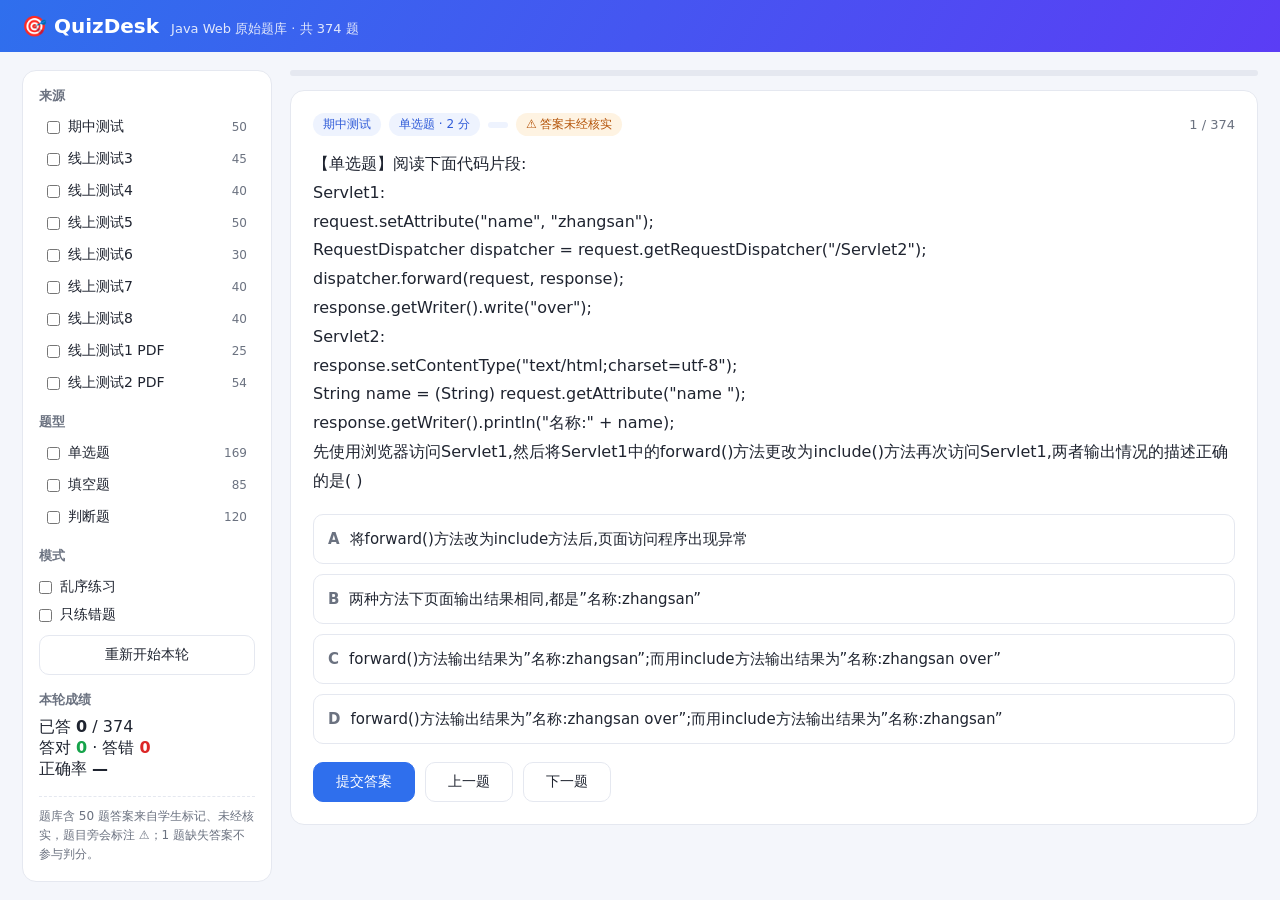
==== web/index.html @ 9cb79245 "v1.0 纯静态网页版刷题 - 从夸克网盘备份恢复的 QuizDesk 题库（374 题：单选/判断/填空） - 题库内嵌 data.js，无后端、双击即用 - 来源/题型筛选、乱序、即时判分、本地错" ====
<!DOCTYPE html>
<html lang="zh-CN">
<head>
<meta charset="UTF-8">
<meta name="viewport" content="width=device-width, initial-scale=1.0">
<title>QuizDesk · Java Web 刷题</title>
<link rel="stylesheet" href="style.css">
</head>
<body>
<header class="topbar">
  <h1>🎯 QuizDesk</h1>
  <span id="bank-name" class="bank-name"></span>
</header>

<div class="layout">
  <aside class="panel" id="panel">
    <section class="panel-block">
      <h2>来源</h2>
      <div id="source-filters" class="filter-list"></div>
    </section>
    <section class="panel-block">
      <h2>题型</h2>
      <div id="type-filters" class="filter-list"></div>
    </section>
    <section class="panel-block">
      <h2>模式</h2>
      <label class="switch-row"><input type="checkbox" id="shuffle"> 乱序练习</label>
      <label class="switch-row"><input type="checkbox" id="only-wrong"> 只练错题</label>
      <button id="restart" class="btn ghost">重新开始本轮</button>
    </section>
    <section class="panel-block stats">
      <h2>本轮成绩</h2>
      <div>已答 <b id="stat-done">0</b> / <span id="stat-total">0</span></div>
      <div>答对 <b id="stat-right" class="ok">0</b> · 答错 <b id="stat-wrong" class="bad">0</b></div>
      <div>正确率 <b id="stat-rate">—</b></div>
    </section>
    <footer class="panel-note">题库含 50 题答案来自学生标记、未经核实，题目旁会标注 ⚠；1 题缺失答案不参与判分。</footer>
  </aside>

  <main class="main">
    <div class="progress-wrap"><div id="progress-bar"></div></div>
    <article class="card" id="question-card">
      <div class="card-head">
        <span id="q-source" class="tag"></span>
        <span id="q-type" class="tag"></span>
        <span id="q-score" class="tag"></span>
        <span id="q-verify" class="tag warn hidden">⚠ 答案未经核实</span>
        <span class="q-no" id="q-no"></span>
      </div>
      <div id="q-stem" class="stem"></div>
      <div id="q-options" class="options"></div>
      <div id="q-fill" class="fill hidden">
        <input id="fill-input" type="text" placeholder="在此输入答案" autocomplete="off">
      </div>
      <div class="actions">
        <button id="btn-check" class="btn primary">提交答案</button>
        <button id="btn-prev" class="btn">上一题</button>
        <button id="btn-next" class="btn">下一题</button>
      </div>
      <div id="feedback" class="feedback hidden"></div>
    </article>
    <p class="empty hidden" id="empty-tip">当前筛选条件下没有题目，请在左侧调整筛选。</p>
  </main>
</div>

<script src="data.js"></script>
<script src="app.js"></script>
</body>
</html>
---- web/style.css ----
:root {
  --bg: #f4f6fb;
  --card: #ffffff;
  --ink: #1f2430;
  --muted: #6b7280;
  --line: #e5e8f0;
  --accent: #2f6fed;
  --ok: #16a34a;
  --bad: #dc2626;
  --warn: #b45309;
  --radius: 14px;
}
* { box-sizing: border-box; margin: 0; padding: 0; }
body {
  font-family: "PingFang SC", "Microsoft YaHei", "Noto Sans CJK SC", system-ui, sans-serif;
  background: var(--bg);
  color: var(--ink);
  min-height: 100vh;
}

.topbar {
  display: flex; align-items: baseline; gap: 12px;
  padding: 14px 22px;
  background: linear-gradient(120deg, #2f6fed, #5b3df5);
  color: #fff;
}
.topbar h1 { font-size: 20px; }
.bank-name { font-size: 13px; opacity: .85; }

.layout { display: flex; gap: 18px; padding: 18px 22px; align-items: flex-start; }

.panel {
  width: 250px; flex-shrink: 0;
  background: var(--card); border: 1px solid var(--line);
  border-radius: var(--radius); padding: 16px;
  position: sticky; top: 16px;
}
.panel-block { margin-bottom: 16px; }
.panel-block:last-child { margin-bottom: 0; }
.panel-block h2 { font-size: 13px; color: var(--muted); margin-bottom: 8px; font-weight: 600; }

.filter-list { display: flex; flex-direction: column; gap: 4px; }
.filter-list label {
  display: flex; align-items: center; gap: 8px;
  font-size: 14px; padding: 5px 8px; border-radius: 8px; cursor: pointer;
}
.filter-list label:hover { background: var(--bg); }
.filter-list .count { margin-left: auto; color: var(--muted); font-size: 12px; }

.switch-row { display: flex; align-items: center; gap: 8px; font-size: 14px; padding: 5px 0; cursor: pointer; }
.stats b { font-weight: 600; }
.stats .ok { color: var(--ok); }
.stats .bad { color: var(--bad); }
.panel-note { font-size: 12px; color: var(--muted); line-height: 1.6; border-top: 1px dashed var(--line); padding-top: 10px; }

.main { flex: 1; min-width: 0; }
.progress-wrap { height: 6px; background: var(--line); border-radius: 3px; overflow: hidden; margin-bottom: 14px; }
#progress-bar { height: 100%; width: 0; background: var(--accent); border-radius: 3px; transition: width .25s; }

.card {
  background: var(--card); border: 1px solid var(--line);
  border-radius: var(--radius); padding: 22px;
}
.card-head { display: flex; align-items: center; gap: 8px; flex-wrap: wrap; margin-bottom: 14px; }
.tag {
  font-size: 12px; padding: 3px 10px; border-radius: 999px;
  background: #eef3fe; color: #2f5bd8;
}
.tag.warn { background: #fef3e2; color: var(--warn); }
.q-no { margin-left: auto; color: var(--muted); font-size: 13px; }

.stem { font-size: 16px; line-height: 1.8; white-space: pre-wrap; margin-bottom: 18px; }

.options { display: flex; flex-direction: column; gap: 10px; }
.option {
  border: 1.5px solid var(--line); border-radius: 10px;
  padding: 12px 14px; cursor: pointer; font-size: 15px; line-height: 1.6;
  display: flex; gap: 10px; transition: border-color .15s, background .15s;
  white-space: pre-wrap;
}
.option:hover { border-color: var(--accent); }
.option.selected { border-color: var(--accent); background: #eef3fe; }
.option.correct { border-color: var(--ok); background: #ecfdf3; }
.option.incorrect { border-color: var(--bad); background: #fef2f2; }
.option .opt-key { font-weight: 700; color: var(--muted); }

.fill input {
  width: 100%; padding: 12px 14px; font-size: 15px;
  border: 1.5px solid var(--line); border-radius: 10px; outline: none;
}
.fill input:focus { border-color: var(--accent); }

.actions { display: flex; gap: 10px; margin-top: 18px; }
.btn {
  padding: 10px 22px; border-radius: 10px; border: 1.5px solid var(--line);
  background: #fff; color: var(--ink); font-size: 14px; cursor: pointer;
}
.btn:hover { border-color: var(--accent); color: var(--accent); }
.btn.primary { background: var(--accent); border-color: var(--accent); color: #fff; }
.btn.primary:hover { opacity: .9; color: #fff; }
.btn.primary:disabled { opacity: .5; cursor: not-allowed; }
.btn.ghost { width: 100%; margin-top: 6px; }

.feedback { margin-top: 16px; padding: 14px; border-radius: 10px; font-size: 14px; line-height: 1.7; }
.feedback.ok { background: #ecfdf3; color: var(--ok); }
.feedback.bad { background: #fef2f2; color: var(--bad); }
.feedback .ans { font-weight: 700; }
.feedback .analysis { color: var(--muted); margin-top: 6px; white-space: pre-wrap; }

.empty { text-align: center; color: var(--muted); padding: 60px 0; }
.hidden { display: none !important; }

@media (max-width: 760px) {
  .layout { flex-direction: column; padding: 12px; }
  .panel { width: 100%; position: static; }
}
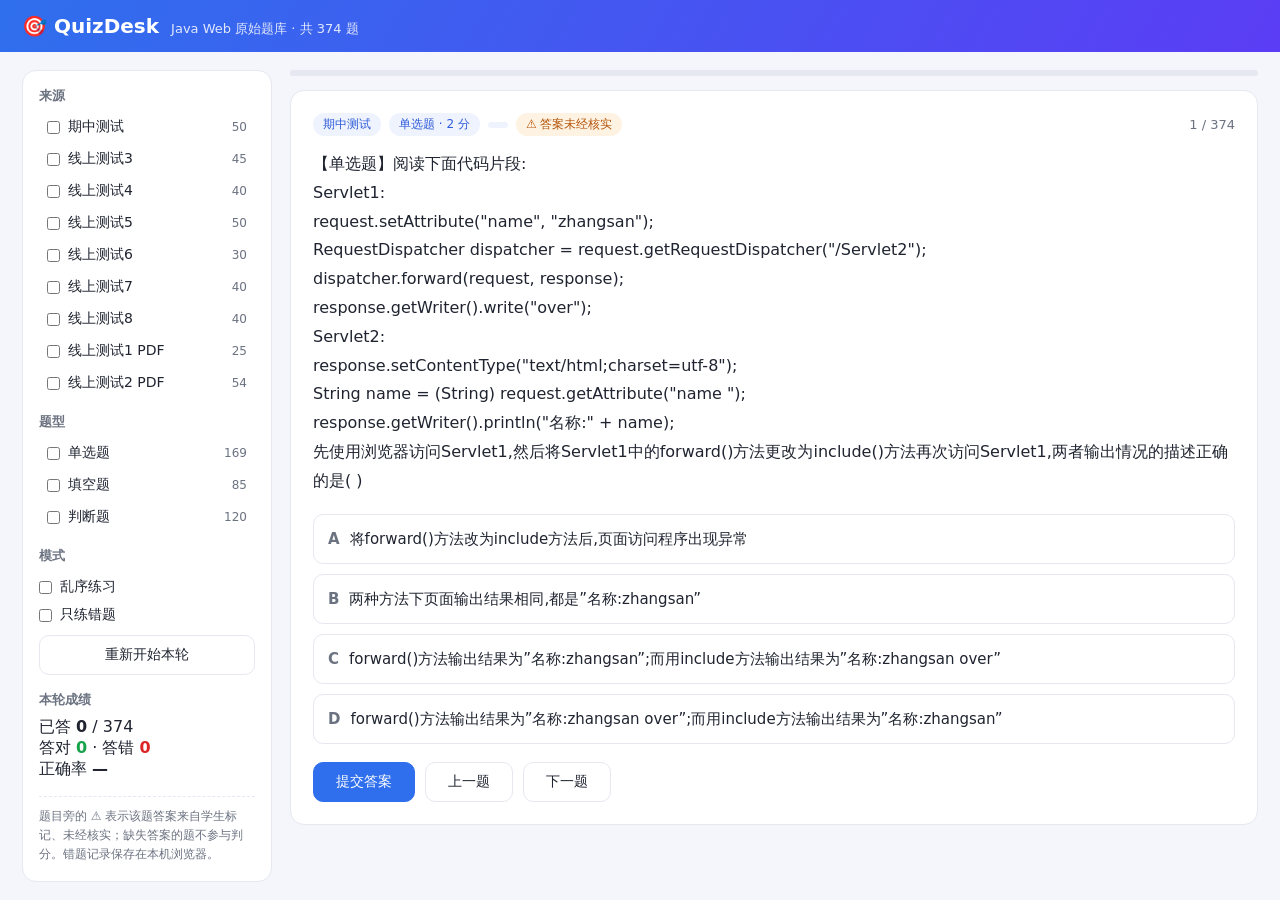
==== commit 889411bf: "v2.0 服务器版：零依赖 Node 后端 + 题库在线更新 + 错题云同步 - server/server.js：静态托管 + 题库 API + 错题同步 API（管理令牌鉴权） - web/adm" ====
--- a/web/index.html
+++ b/web/index.html
@@ -14,6 +14,10 @@
 
 <div class="layout">
   <aside class="panel" id="panel">
+    <section class="panel-block" id="bank-block" style="display:none">
+      <h2>题库</h2>
+      <select id="bank-select" style="width:100%;padding:8px;border:1.5px solid var(--line);border-radius:8px;font-size:14px"></select>
+    </section>
     <section class="panel-block">
       <h2>来源</h2>
       <div id="source-filters" class="filter-list"></div>
@@ -28,13 +32,21 @@
       <label class="switch-row"><input type="checkbox" id="only-wrong"> 只练错题</label>
       <button id="restart" class="btn ghost">重新开始本轮</button>
     </section>
+    <section class="panel-block" id="sync-block" style="display:none">
+      <h2>错题云同步</h2>
+      <div class="row-btns">
+        <button id="sync-push" class="btn ghost">↑ 上传错题</button>
+        <button id="sync-pull" class="btn ghost">↓ 拉取错题</button>
+      </div>
+      <div id="sync-msg" style="font-size:12px;color:var(--muted);margin-top:6px"></div>
+    </section>
     <section class="panel-block stats">
       <h2>本轮成绩</h2>
       <div>已答 <b id="stat-done">0</b> / <span id="stat-total">0</span></div>
       <div>答对 <b id="stat-right" class="ok">0</b> · 答错 <b id="stat-wrong" class="bad">0</b></div>
       <div>正确率 <b id="stat-rate">—</b></div>
     </section>
-    <footer class="panel-note">题库含 50 题答案来自学生标记、未经核实，题目旁会标注 ⚠；1 题缺失答案不参与判分。</footer>
+    <footer class="panel-note">题目旁的 ⚠ 表示该题答案来自学生标记、未经核实；缺失答案的题不参与判分。错题记录保存在本机浏览器。</footer>
   </aside>
 
   <main class="main">
--- a/web/style.css
+++ b/web/style.css
@@ -100,6 +100,8 @@
 .btn.primary:hover { opacity: .9; color: #fff; }
 .btn.primary:disabled { opacity: .5; cursor: not-allowed; }
 .btn.ghost { width: 100%; margin-top: 6px; }
+.row-btns { display: flex; gap: 8px; }
+.row-btns .btn { margin-top: 0; }
 
 .feedback { margin-top: 16px; padding: 14px; border-radius: 10px; font-size: 14px; line-height: 1.7; }
 .feedback.ok { background: #ecfdf3; color: var(--ok); }
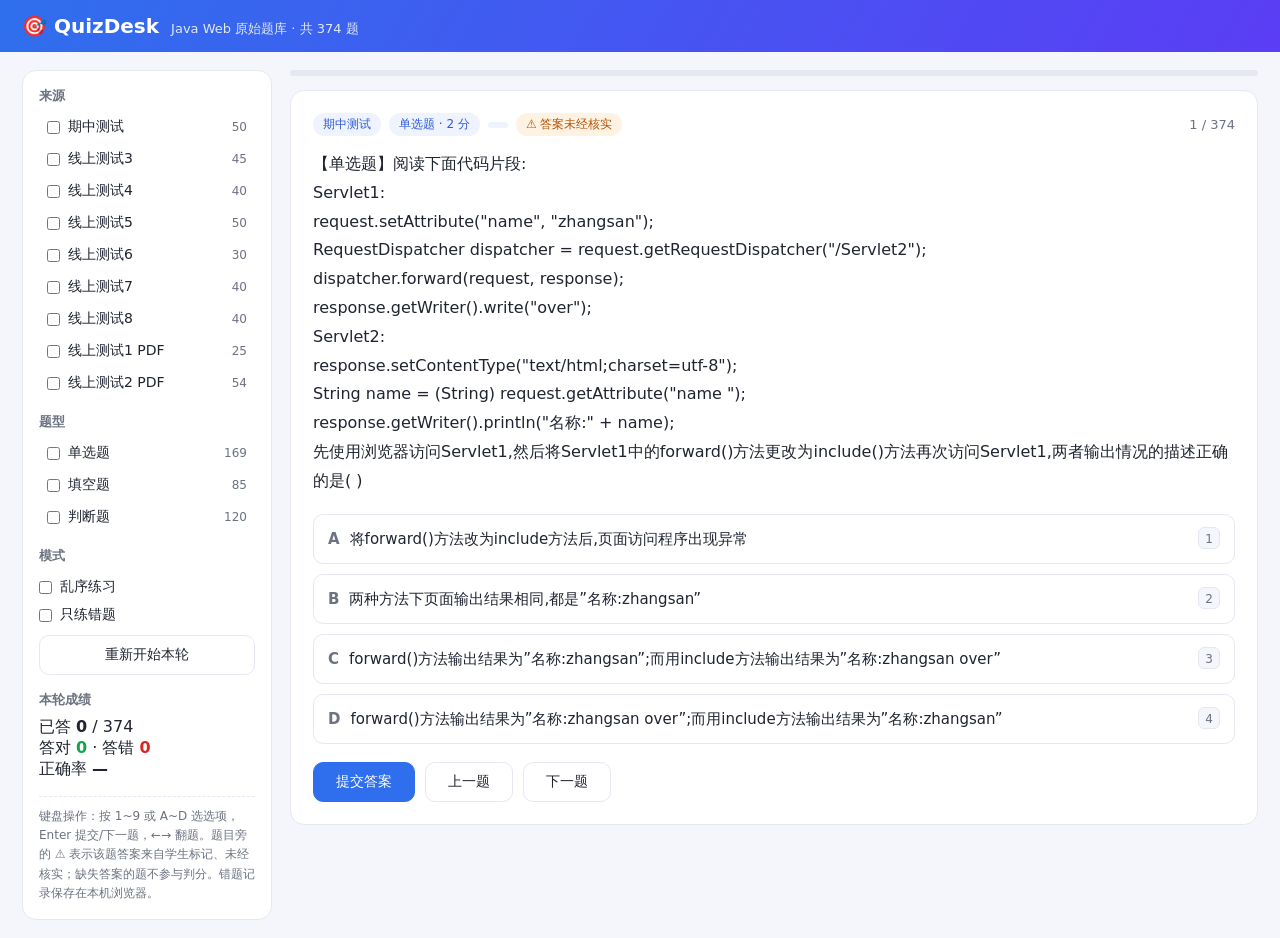
==== commit a559ef63: "v2.1 键盘快捷键与缓存版本号 - 选项显示数字角标，按 1~9 或 A~D 选答，Enter 提交/下一题，←→ 翻题 - 静态资源加版本号参数防缓存" ====
--- a/web/index.html
+++ b/web/index.html
@@ -4,7 +4,7 @@
 <meta charset="UTF-8">
 <meta name="viewport" content="width=device-width, initial-scale=1.0">
 <title>QuizDesk · Java Web 刷题</title>
-<link rel="stylesheet" href="style.css">
+<link rel="stylesheet" href="style.css?v=2.2">
 </head>
 <body>
 <header class="topbar">
@@ -46,7 +46,7 @@
       <div>答对 <b id="stat-right" class="ok">0</b> · 答错 <b id="stat-wrong" class="bad">0</b></div>
       <div>正确率 <b id="stat-rate">—</b></div>
     </section>
-    <footer class="panel-note">题目旁的 ⚠ 表示该题答案来自学生标记、未经核实；缺失答案的题不参与判分。错题记录保存在本机浏览器。</footer>
+    <footer class="panel-note">键盘操作：按 1~9 或 A~D 选选项，Enter 提交/下一题，←→ 翻题。题目旁的 ⚠ 表示该题答案来自学生标记、未经核实；缺失答案的题不参与判分。错题记录保存在本机浏览器。</footer>
   </aside>
 
   <main class="main">
@@ -75,7 +75,7 @@
   </main>
 </div>
 
-<script src="data.js"></script>
-<script src="app.js"></script>
+<script src="data.js?v=2.2"></script>
+<script src="app.js?v=2.2"></script>
 </body>
 </html>
--- a/web/style.css
+++ b/web/style.css
@@ -83,6 +83,12 @@
 .option.correct { border-color: var(--ok); background: #ecfdf3; }
 .option.incorrect { border-color: var(--bad); background: #fef2f2; }
 .option .opt-key { font-weight: 700; color: var(--muted); }
+.option .opt-num {
+  margin-left: auto; flex-shrink: 0;
+  width: 22px; height: 22px; line-height: 22px; text-align: center;
+  border: 1px solid var(--line); border-radius: 6px;
+  font-size: 12px; color: var(--muted); background: var(--bg);
+}
 
 .fill input {
   width: 100%; padding: 12px 14px; font-size: 15px;
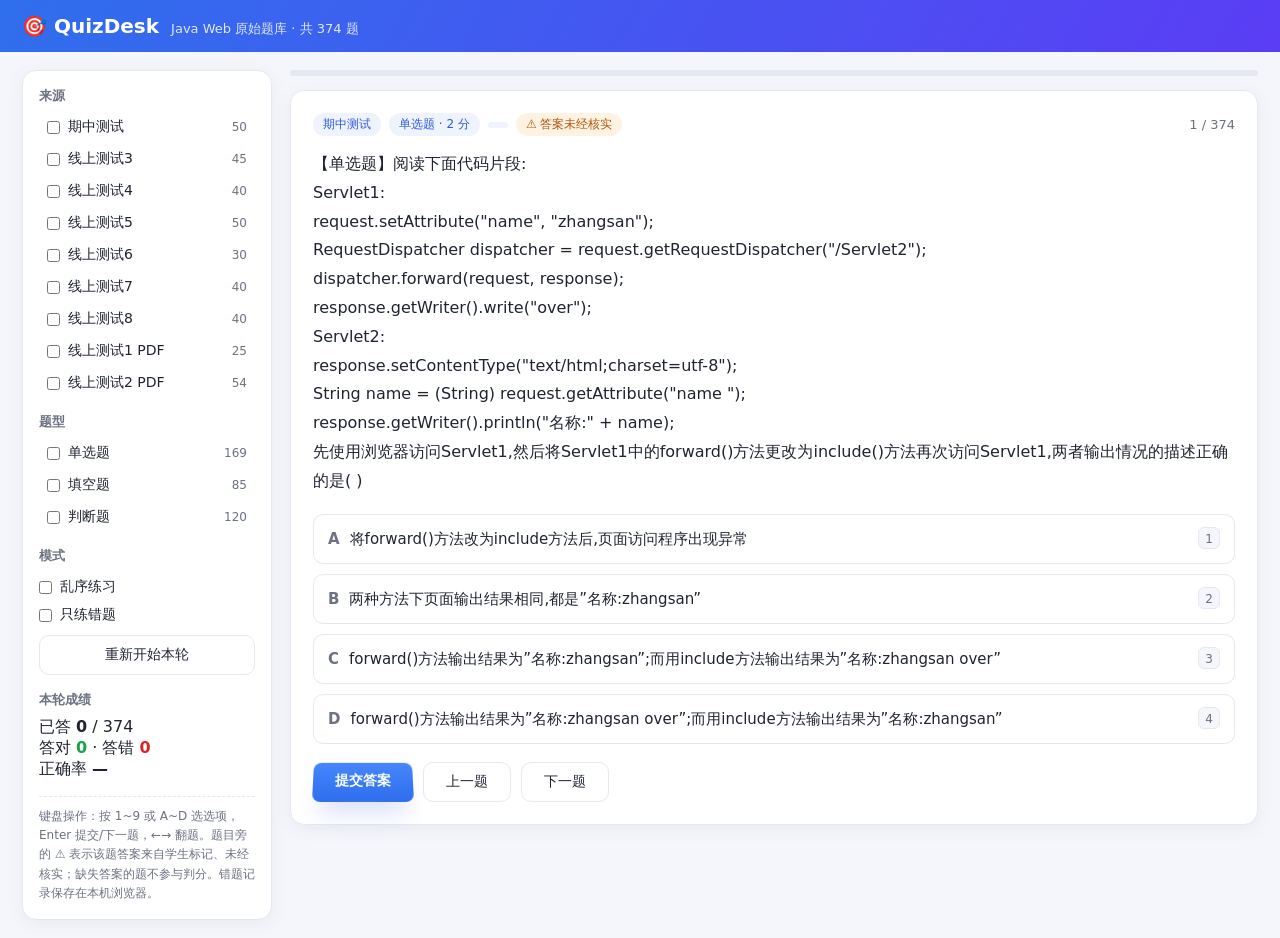
==== commit 71d3dfda: "v2.2 质感升级：Uiverse 3D 按钮 + Anime.js 动效 - 按钮改自 Uiverse.io by adamgiebl (MIT)：3D 透视按压感 - 卡片/面板柔和投影（Uive" ====
--- a/web/index.html
+++ b/web/index.html
@@ -4,7 +4,7 @@
 <meta charset="UTF-8">
 <meta name="viewport" content="width=device-width, initial-scale=1.0">
 <title>QuizDesk · Java Web 刷题</title>
-<link rel="stylesheet" href="style.css?v=2.2">
+<link rel="stylesheet" href="style.css?v=2.3">
 </head>
 <body>
 <header class="topbar">
@@ -75,7 +75,8 @@
   </main>
 </div>
 
-<script src="data.js?v=2.2"></script>
-<script src="app.js?v=2.2"></script>
+<script src="data.js?v=2.3"></script>
+<script src="vendor/anime.min.js"></script>
+<script src="app.js?v=2.3"></script>
 </body>
 </html>
--- a/web/style.css
+++ b/web/style.css
@@ -34,6 +34,7 @@
   background: var(--card); border: 1px solid var(--line);
   border-radius: var(--radius); padding: 16px;
   position: sticky; top: 16px;
+  box-shadow: rgba(99, 99, 99, 0.08) 0 4px 16px 0;
 }
 .panel-block { margin-bottom: 16px; }
 .panel-block:last-child { margin-bottom: 0; }
@@ -60,7 +61,10 @@
 .card {
   background: var(--card); border: 1px solid var(--line);
   border-radius: var(--radius); padding: 22px;
+  box-shadow: rgba(99, 99, 99, 0.08) 0 4px 16px 0;
+  transition: box-shadow .25s;
 }
+.card:hover { box-shadow: rgba(99, 99, 99, 0.16) 0 6px 22px 0; }
 .card-head { display: flex; align-items: center; gap: 8px; flex-wrap: wrap; margin-bottom: 14px; }
 .tag {
   font-size: 12px; padding: 3px 10px; border-radius: 999px;
@@ -102,9 +106,18 @@
   background: #fff; color: var(--ink); font-size: 14px; cursor: pointer;
 }
 .btn:hover { border-color: var(--accent); color: var(--accent); }
-.btn.primary { background: var(--accent); border-color: var(--accent); color: #fff; }
-.btn.primary:hover { opacity: .9; color: #fff; }
-.btn.primary:disabled { opacity: .5; cursor: not-allowed; }
+/* 改自 Uiverse.io by adamgiebl (hot-catfish-48, MIT)：3D 蓝色按钮 */
+.btn.primary {
+  background: linear-gradient(0deg, rgba(47,111,237,1) 0%, rgba(70,135,252,1) 100%);
+  border: none; border-bottom: 2px solid rgba(47,111,237,1);
+  border-radius: 8px; color: #fff; font-weight: 700;
+  box-shadow: rgba(63,94,251,0.2) 0px 18px 22px -8px;
+  transform: perspective(200px) rotateX(12deg);
+  will-change: transform; transition: all .25s;
+}
+.btn.primary:hover { transform: perspective(180px) rotateX(22deg) translateY(2px); color: #fff; opacity: 1; }
+.btn.primary:active { transform: perspective(170px) rotateX(28deg) translateY(5px); }
+.btn.primary:disabled { opacity: .5; cursor: not-allowed; transform: none; }
 .btn.ghost { width: 100%; margin-top: 6px; }
 .row-btns { display: flex; gap: 8px; }
 .row-btns .btn { margin-top: 0; }
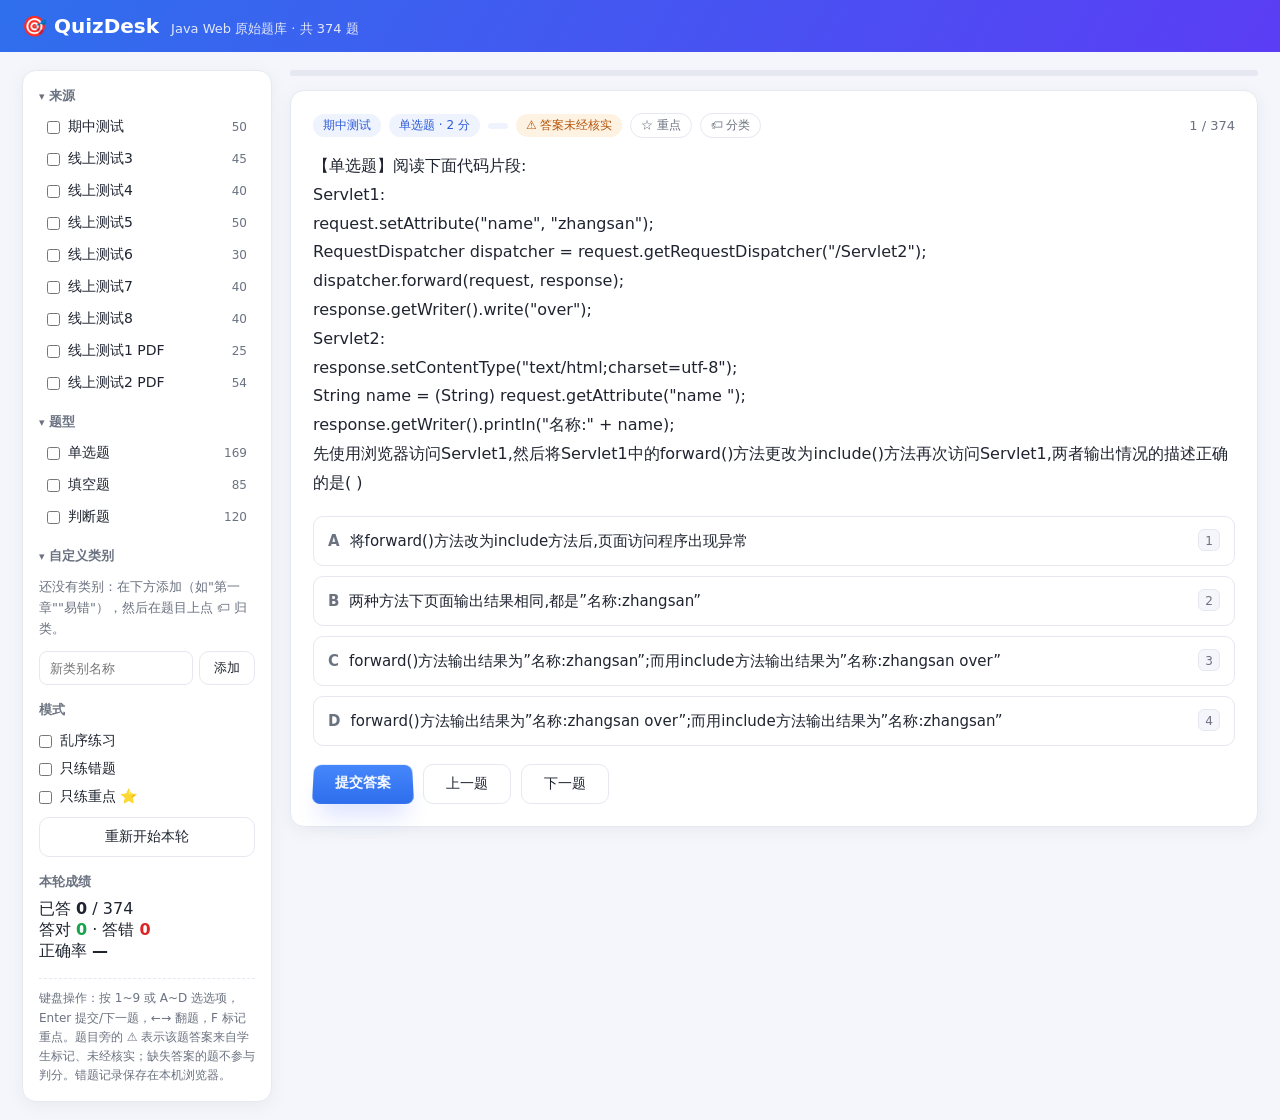
==== commit aa6edea6: "v2.4 来源折叠 / 自定义多类别 / 重点标记 - 来源/题型/类别面板可折叠，状态记忆 - 自定义类别：添加/删除/归类（题卡 🏷 弹层勾选），面板按类别筛选 - 重点标记：题卡 ☆/★ 一键标" ====
--- a/web/index.html
+++ b/web/index.html
@@ -4,7 +4,7 @@
 <meta charset="UTF-8">
 <meta name="viewport" content="width=device-width, initial-scale=1.0">
 <title>QuizDesk · Java Web 刷题</title>
-<link rel="stylesheet" href="style.css?v=2.3">
+<link rel="stylesheet" href="style.css?v=2.4">
 </head>
 <body>
 <header class="topbar">
@@ -19,17 +19,28 @@
       <select id="bank-select" style="width:100%;padding:8px;border:1.5px solid var(--line);border-radius:8px;font-size:14px"></select>
     </section>
     <section class="panel-block">
-      <h2>来源</h2>
-      <div id="source-filters" class="filter-list"></div>
+      <h2 class="foldable" data-fold="sources"><span class="caret">▾</span> 来源</h2>
+      <div id="source-filters" class="filter-list fold-body"></div>
     </section>
     <section class="panel-block">
-      <h2>题型</h2>
-      <div id="type-filters" class="filter-list"></div>
+      <h2 class="foldable" data-fold="types"><span class="caret">▾</span> 题型</h2>
+      <div id="type-filters" class="filter-list fold-body"></div>
+    </section>
+    <section class="panel-block">
+      <h2 class="foldable" data-fold="cats"><span class="caret">▾</span> 自定义类别</h2>
+      <div class="fold-body">
+        <div id="cat-filters" class="filter-list"></div>
+        <div class="cat-add">
+          <input id="cat-name" type="text" placeholder="新类别名称" maxlength="20">
+          <button id="cat-add" class="btn ghost">添加</button>
+        </div>
+      </div>
     </section>
     <section class="panel-block">
       <h2>模式</h2>
       <label class="switch-row"><input type="checkbox" id="shuffle"> 乱序练习</label>
       <label class="switch-row"><input type="checkbox" id="only-wrong"> 只练错题</label>
+      <label class="switch-row"><input type="checkbox" id="only-star"> 只练重点 ⭐</label>
       <button id="restart" class="btn ghost">重新开始本轮</button>
     </section>
     <section class="panel-block" id="sync-block" style="display:none">
@@ -46,7 +57,7 @@
       <div>答对 <b id="stat-right" class="ok">0</b> · 答错 <b id="stat-wrong" class="bad">0</b></div>
       <div>正确率 <b id="stat-rate">—</b></div>
     </section>
-    <footer class="panel-note">键盘操作：按 1~9 或 A~D 选选项，Enter 提交/下一题，←→ 翻题。题目旁的 ⚠ 表示该题答案来自学生标记、未经核实；缺失答案的题不参与判分。错题记录保存在本机浏览器。</footer>
+    <footer class="panel-note">键盘操作：按 1~9 或 A~D 选选项，Enter 提交/下一题，←→ 翻题，F 标记重点。题目旁的 ⚠ 表示该题答案来自学生标记、未经核实；缺失答案的题不参与判分。错题记录保存在本机浏览器。</footer>
   </aside>
 
   <main class="main">
@@ -57,6 +68,8 @@
         <span id="q-type" class="tag"></span>
         <span id="q-score" class="tag"></span>
         <span id="q-verify" class="tag warn hidden">⚠ 答案未经核实</span>
+        <button id="q-star" class="mini-btn" title="标记/取消重点（快捷键 F）">☆ 重点</button>
+        <button id="q-cats" class="mini-btn" title="归入自定义类别">🏷 分类</button>
         <span class="q-no" id="q-no"></span>
       </div>
       <div id="q-stem" class="stem"></div>
@@ -70,13 +83,14 @@
         <button id="btn-next" class="btn">下一题</button>
       </div>
       <div id="feedback" class="feedback hidden"></div>
+      <div id="cat-pop" class="cat-pop hidden"></div>
     </article>
     <p class="empty hidden" id="empty-tip">当前筛选条件下没有题目，请在左侧调整筛选。</p>
   </main>
 </div>
 
-<script src="data.js?v=2.3"></script>
+<script src="data.js?v=2.4"></script>
 <script src="vendor/anime.min.js"></script>
-<script src="app.js?v=2.3"></script>
+<script src="app.js?v=2.4"></script>
 </body>
 </html>
--- a/web/style.css
+++ b/web/style.css
@@ -135,3 +135,38 @@
   .layout { flex-direction: column; padding: 12px; }
   .panel { width: 100%; position: static; }
 }
+
+/* ---------- 折叠面板 ---------- */
+.foldable { cursor: pointer; user-select: none; display: flex; align-items: center; gap: 4px; }
+.foldable .caret { display: inline-block; transition: transform .2s; font-size: 11px; color: var(--muted); }
+.foldable.folded .caret { transform: rotate(-90deg); }
+.foldable.folded + .fold-body { display: none !important; }
+
+/* ---------- 重点/分类迷你按钮 ---------- */
+.mini-btn {
+  font-size: 12px; padding: 3px 10px; border-radius: 999px;
+  border: 1px solid var(--line); background: #fff; color: var(--muted);
+  cursor: pointer; transition: all .15s;
+}
+.mini-btn:hover { border-color: var(--accent); color: var(--accent); }
+.mini-btn.on { background: #fef9c3; border-color: #f59e0b; color: #b45309; }
+
+/* ---------- 类别弹层与类别管理 ---------- */
+.cat-pop {
+  margin-top: 14px; padding: 12px 14px;
+  border: 1.5px solid var(--accent); border-radius: 10px; background: #f8faff;
+}
+.cat-pop .cat-row { display: flex; align-items: center; gap: 8px; font-size: 14px; padding: 4px 2px; cursor: pointer; }
+.cat-pop .empty-tip2, .filter-list .empty-tip2 { color: var(--muted); font-size: 13px; line-height: 1.6; padding: 4px 0; }
+.cat-add { display: flex; gap: 6px; margin-top: 8px; }
+.cat-add input {
+  flex: 1; min-width: 0; padding: 7px 10px;
+  border: 1.5px solid var(--line); border-radius: 8px; font-size: 13px; outline: none;
+}
+.cat-add input:focus { border-color: var(--accent); }
+.cat-add .btn { width: auto; margin-top: 0; padding: 7px 14px; font-size: 13px; }
+.filter-list .del-cat {
+  margin-left: 2px; color: var(--muted); border: 0; background: none;
+  cursor: pointer; font-size: 12px; padding: 0 4px;
+}
+.filter-list .del-cat:hover { color: var(--bad); }
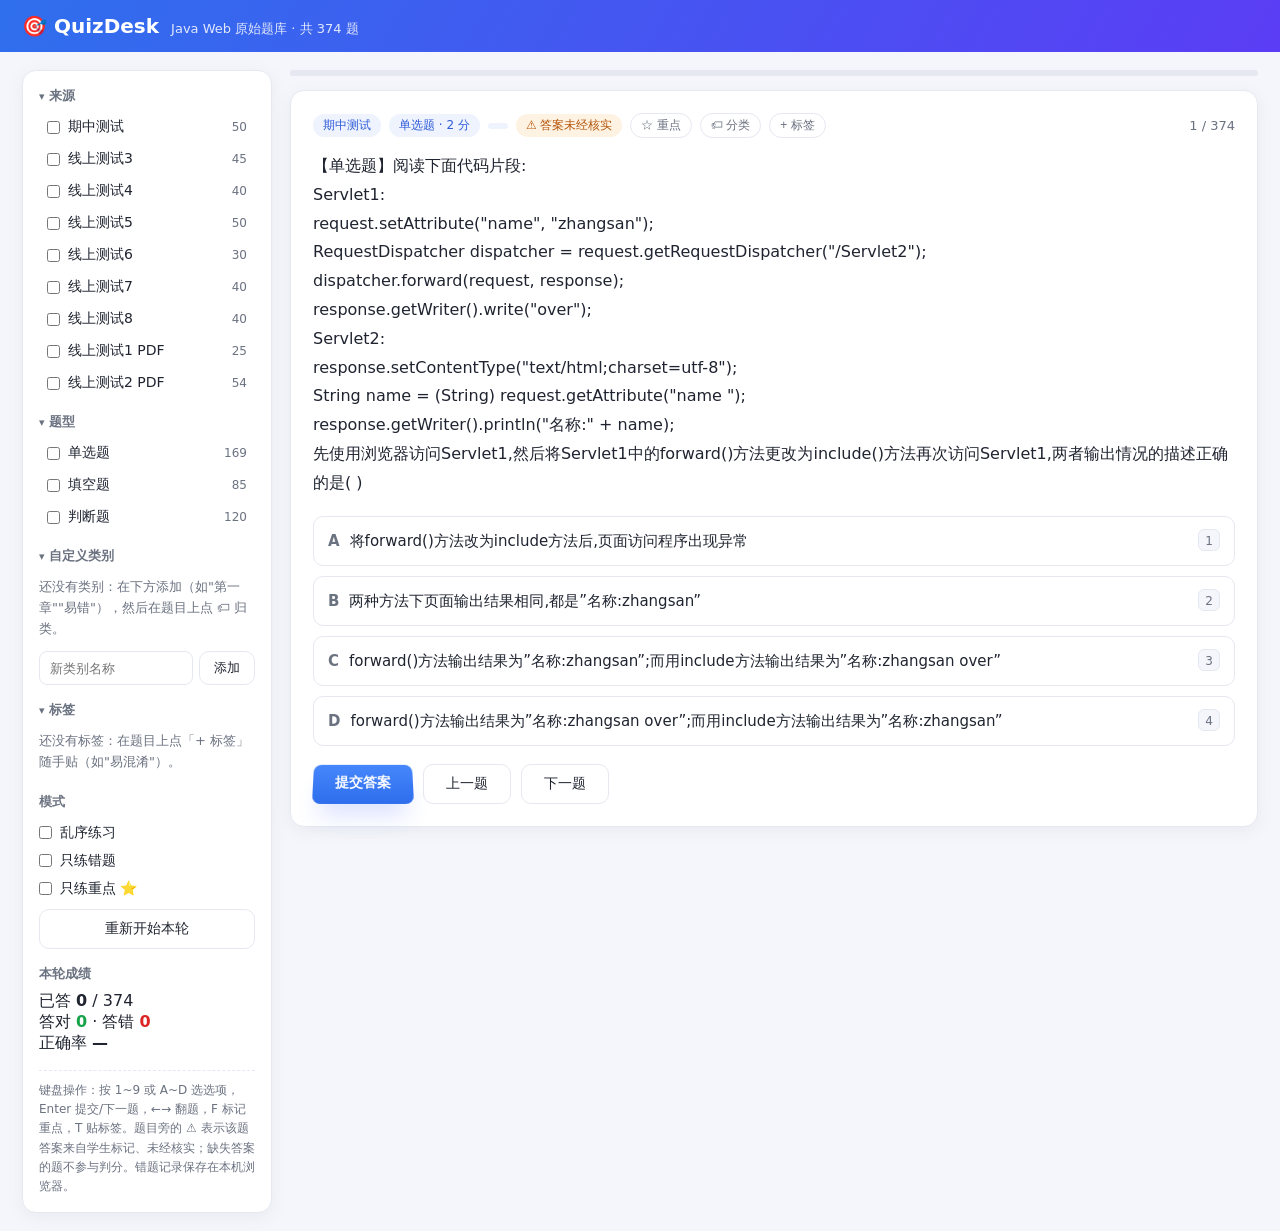
==== commit f3a152b7: "v2.5 自定义标签（TDD：24 项核心逻辑测试覆盖） - 新增 web/core.js 纯逻辑模块 + tests/core.test.js（零依赖测试） - 题卡标签行：贴/摘标签、Enter " ====
--- a/web/index.html
+++ b/web/index.html
@@ -4,7 +4,7 @@
 <meta charset="UTF-8">
 <meta name="viewport" content="width=device-width, initial-scale=1.0">
 <title>QuizDesk · Java Web 刷题</title>
-<link rel="stylesheet" href="style.css?v=2.4">
+<link rel="stylesheet" href="style.css?v=2.5">
 </head>
 <body>
 <header class="topbar">
@@ -37,6 +37,10 @@
       </div>
     </section>
     <section class="panel-block">
+      <h2 class="foldable" data-fold="tags"><span class="caret">▾</span> 标签</h2>
+      <div id="tag-filters" class="filter-list fold-body"></div>
+    </section>
+    <section class="panel-block">
       <h2>模式</h2>
       <label class="switch-row"><input type="checkbox" id="shuffle"> 乱序练习</label>
       <label class="switch-row"><input type="checkbox" id="only-wrong"> 只练错题</label>
@@ -57,7 +61,7 @@
       <div>答对 <b id="stat-right" class="ok">0</b> · 答错 <b id="stat-wrong" class="bad">0</b></div>
       <div>正确率 <b id="stat-rate">—</b></div>
     </section>
-    <footer class="panel-note">键盘操作：按 1~9 或 A~D 选选项，Enter 提交/下一题，←→ 翻题，F 标记重点。题目旁的 ⚠ 表示该题答案来自学生标记、未经核实；缺失答案的题不参与判分。错题记录保存在本机浏览器。</footer>
+    <footer class="panel-note">键盘操作：按 1~9 或 A~D 选选项，Enter 提交/下一题，←→ 翻题，F 标记重点，T 贴标签。题目旁的 ⚠ 表示该题答案来自学生标记、未经核实；缺失答案的题不参与判分。错题记录保存在本机浏览器。</footer>
   </aside>
 
   <main class="main">
@@ -70,9 +74,18 @@
         <span id="q-verify" class="tag warn hidden">⚠ 答案未经核实</span>
         <button id="q-star" class="mini-btn" title="标记/取消重点（快捷键 F）">☆ 重点</button>
         <button id="q-cats" class="mini-btn" title="归入自定义类别">🏷 分类</button>
+        <button id="tag-add-btn" class="mini-btn" title="贴标签（快捷键 T）">+ 标签</button>
         <span class="q-no" id="q-no"></span>
       </div>
       <div id="q-stem" class="stem"></div>
+      <div id="q-tags-row" class="tags-row hidden">
+        <span class="tags-label">🏷</span>
+        <span id="q-tags-pills" class="tags-pills"></span>
+        <span id="tag-editor" class="tag-editor hidden">
+          <input id="tag-input" type="text" placeholder="新标签，Enter 添加" maxlength="20" autocomplete="off">
+          <div id="tag-suggest" class="tag-suggest hidden"></div>
+        </span>
+      </div>
       <div id="q-options" class="options"></div>
       <div id="q-fill" class="fill hidden">
         <input id="fill-input" type="text" placeholder="在此输入答案" autocomplete="off">
@@ -89,8 +102,9 @@
   </main>
 </div>
 
-<script src="data.js?v=2.4"></script>
+<script src="core.js?v=2.5"></script>
+<script src="data.js?v=2.5"></script>
 <script src="vendor/anime.min.js"></script>
-<script src="app.js?v=2.4"></script>
+<script src="app.js?v=2.5"></script>
 </body>
 </html>
--- a/web/style.css
+++ b/web/style.css
@@ -170,3 +170,33 @@
   cursor: pointer; font-size: 12px; padding: 0 4px;
 }
 .filter-list .del-cat:hover { color: var(--bad); }
+
+/* ---------- 标签 ---------- */
+.tags-row { display: flex; align-items: flex-start; gap: 8px; margin: -4px 0 16px; flex-wrap: wrap; }
+.tags-label { font-size: 14px; }
+.tags-pills { display: flex; gap: 6px; flex-wrap: wrap; }
+.tag-pill {
+  display: inline-flex; align-items: center; gap: 5px;
+  background: #fef9c3; color: #854d0e; border: 1px solid #fde68a;
+  border-radius: 999px; padding: 2px 10px; font-size: 12px;
+}
+.tag-pill .pill-x { cursor: pointer; color: #b45309; border: 0; background: none; padding: 0; font-size: 12px; line-height: 1; }
+.tag-pill .pill-x:hover { color: var(--bad); }
+.tag-editor { position: relative; display: inline-block; }
+.tag-editor input {
+  width: 180px; padding: 4px 12px; font-size: 13px;
+  border: 1.5px solid var(--accent); border-radius: 999px; outline: none;
+}
+.tag-suggest {
+  position: absolute; top: calc(100% + 4px); left: 0; z-index: 30; min-width: 100%;
+  background: #fff; border: 1px solid var(--line); border-radius: 10px;
+  box-shadow: rgba(99, 99, 99, 0.18) 0 6px 18px 0; padding: 4px;
+}
+.tag-suggest .sg {
+  display: block; width: 100%; text-align: left; border: 0; background: none;
+  padding: 6px 10px; font-size: 13px; cursor: pointer; border-radius: 6px; color: var(--ink);
+}
+.tag-suggest .sg:hover { background: #eef3fe; color: var(--accent); }
+.tag-suggest .sg-head { font-size: 11px; color: var(--muted); padding: 5px 10px 1px; }
+#tag-add-btn { align-self: center; }
+.filter-list .tag-cnt { margin-left: auto; color: var(--muted); font-size: 12px; }
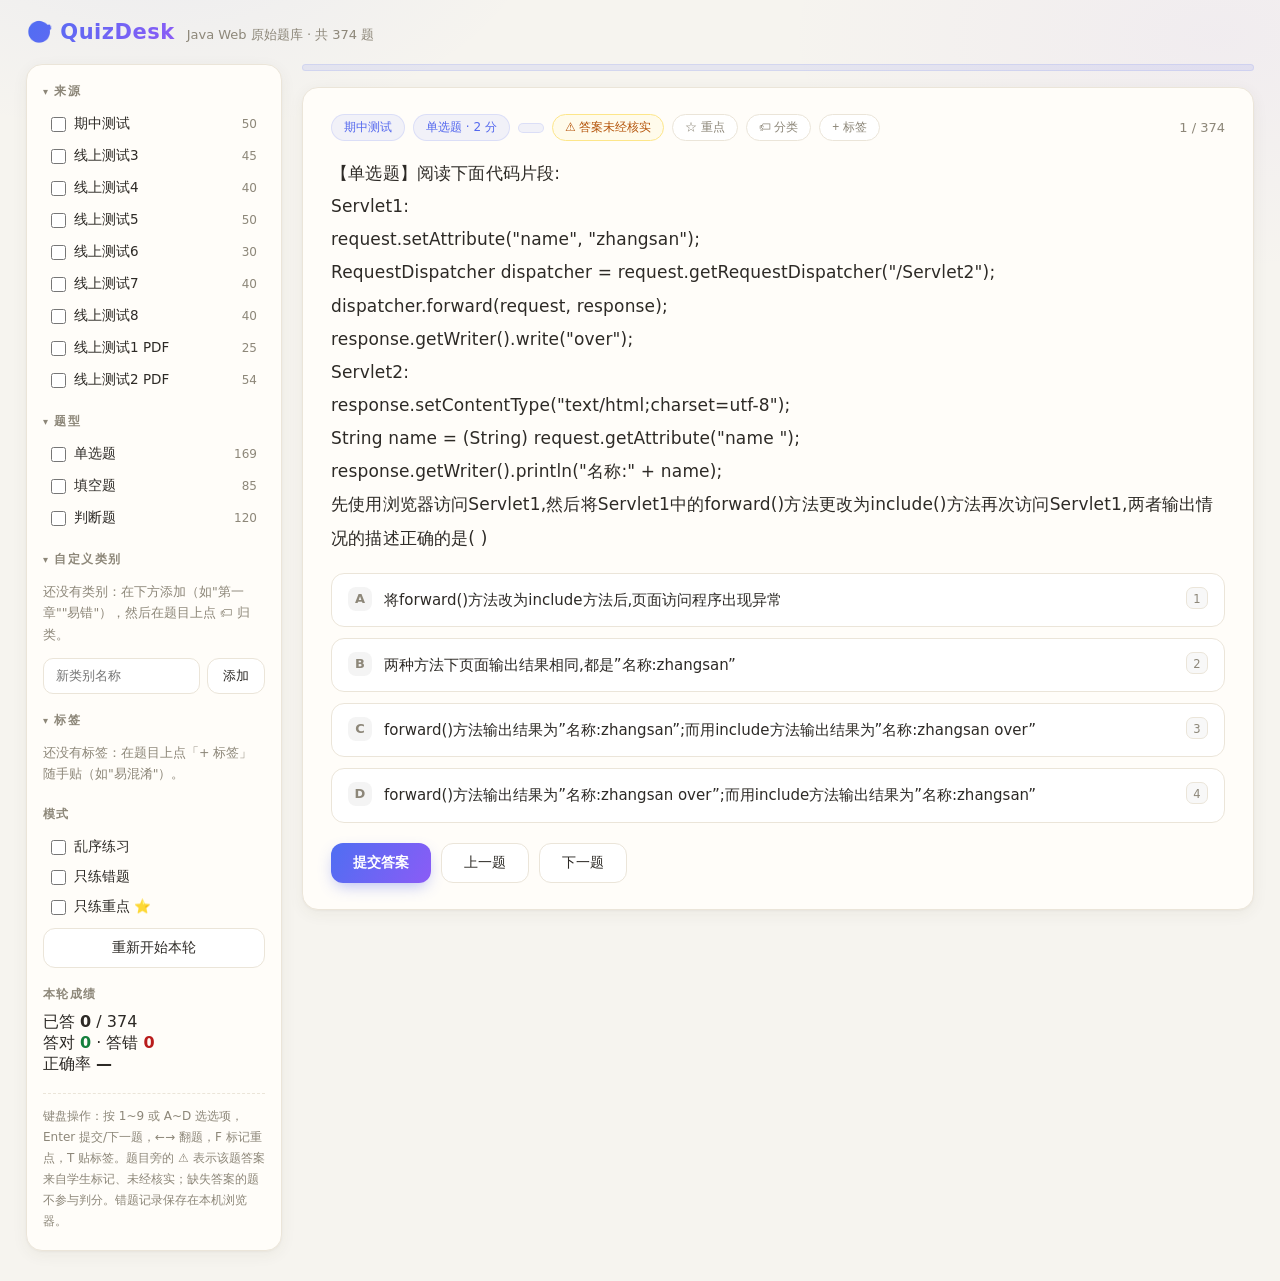
==== commit d461f42f: "v2.6 清新纸感浅色主题 - 视觉配方取自 Uiverse.io（MIT）：Yaya12085 柔和阴影、vinodjangid07 卡片留白、adamgiebl 强调阴影 - 暖纸底+极光色斑背景" ====
--- a/web/index.html
+++ b/web/index.html
@@ -4,7 +4,7 @@
 <meta charset="UTF-8">
 <meta name="viewport" content="width=device-width, initial-scale=1.0">
 <title>QuizDesk · Java Web 刷题</title>
-<link rel="stylesheet" href="style.css?v=2.5">
+<link rel="stylesheet" href="style.css?v=2.6">
 </head>
 <body>
 <header class="topbar">
@@ -102,9 +102,9 @@
   </main>
 </div>
 
-<script src="core.js?v=2.5"></script>
-<script src="data.js?v=2.5"></script>
+<script src="core.js?v=2.6"></script>
+<script src="data.js?v=2.6"></script>
 <script src="vendor/anime.min.js"></script>
-<script src="app.js?v=2.5"></script>
+<script src="app.js?v=2.6"></script>
 </body>
 </html>
--- a/web/style.css
+++ b/web/style.css
@@ -1,202 +1,286 @@
+/* QuizDesk —— 清新纸感浅色主题
+ * 视觉配方参考（Uiverse.io，MIT）：
+ *   卡片柔和阴影: Yaya12085 (breezy-eagle-39)  rgba(99,99,99,.1) 0 2px 8px
+ *   卡片留白结构: vinodjangid07 (lazy-rattlesnake-93)
+ *   渐变强调色 + 纸感中性色为本次定制
+ */
 :root {
-  --bg: #f4f6fb;
-  --card: #ffffff;
-  --ink: #1f2430;
-  --muted: #6b7280;
-  --line: #e5e8f0;
-  --accent: #2f6fed;
-  --ok: #16a34a;
-  --bad: #dc2626;
-  --warn: #b45309;
-  --radius: 14px;
+  --bg: #f6f4ef;            /* 暖纸底 */
+  --card: #fffdf9;          /* 暖白卡 */
+  --ink: #2d2a26;           /* 暖墨 */
+  --muted: #8d8779;
+  --line: #ebe5d9;
+  --accent: #5468ee;
+  --accent-2: #8b5cf6;
+  --grad: linear-gradient(120deg, #4f6ef2 0%, #8b5cf6 100%);
+  --ok: #15803d;  --ok-bg: #f0fdf4;  --ok-line: #bbf7d0;
+  --bad: #b91c1c; --bad-bg: #fef2f2; --bad-line: #fecaca;
+  --warn: #b45309; --warn-bg: #fffbeb; --warn-line: #fde68a;
+  --radius: 16px;
+  --shadow: 0 1px 2px rgba(74, 62, 38, 0.04), 0 4px 16px rgba(74, 62, 38, 0.06);
+  --shadow-lift: 0 2px 4px rgba(74, 62, 38, 0.05), 0 14px 30px rgba(74, 62, 38, 0.11);
 }
 * { box-sizing: border-box; margin: 0; padding: 0; }
 body {
-  font-family: "PingFang SC", "Microsoft YaHei", "Noto Sans CJK SC", system-ui, sans-serif;
-  background: var(--bg);
+  font-family: "MiSans", "HarmonyOS Sans SC", "PingFang SC", "Microsoft YaHei UI",
+    "Noto Sans CJK SC", "Source Han Sans SC", system-ui, sans-serif;
   color: var(--ink);
   min-height: 100vh;
-}
-
+  background:
+    radial-gradient(560px 300px at 12% -8%, rgba(79, 110, 242, 0.06), transparent 70%),
+    radial-gradient(620px 340px at 95% 4%, rgba(139, 92, 246, 0.05), transparent 70%),
+    radial-gradient(500px 300px at 50% 110%, rgba(180, 83, 9, 0.035), transparent 70%),
+    var(--bg);
+  background-attachment: fixed;
+}
+
+/* ---------- 顶栏：纸上墨字，渐变徽标 ---------- */
 .topbar {
   display: flex; align-items: baseline; gap: 12px;
-  padding: 14px 22px;
-  background: linear-gradient(120deg, #2f6fed, #5b3df5);
-  color: #fff;
-}
-.topbar h1 { font-size: 20px; }
-.bank-name { font-size: 13px; opacity: .85; }
-
-.layout { display: flex; gap: 18px; padding: 18px 22px; align-items: flex-start; }
-
+  padding: 20px 26px 6px;
+}
+.topbar h1 {
+  font-size: 21px; letter-spacing: 0.5px;
+  background: var(--grad);
+  -webkit-background-clip: text; background-clip: text;
+  -webkit-text-fill-color: transparent; color: var(--accent);
+}
+.bank-name { font-size: 13px; color: var(--muted); }
+
+/* ---------- 布局 ---------- */
+.layout { display: flex; gap: 20px; padding: 14px 26px 30px; align-items: flex-start; }
+
+/* ---------- 侧栏面板 ---------- */
 .panel {
-  width: 250px; flex-shrink: 0;
-  background: var(--card); border: 1px solid var(--line);
-  border-radius: var(--radius); padding: 16px;
+  width: 256px; flex-shrink: 0;
+  background: var(--card);
+  border: 1px solid var(--line);
+  border-radius: var(--radius);
+  padding: 18px 16px;
   position: sticky; top: 16px;
-  box-shadow: rgba(99, 99, 99, 0.08) 0 4px 16px 0;
-}
-.panel-block { margin-bottom: 16px; }
+  box-shadow: var(--shadow);
+}
+.panel-block { margin-bottom: 18px; }
 .panel-block:last-child { margin-bottom: 0; }
-.panel-block h2 { font-size: 13px; color: var(--muted); margin-bottom: 8px; font-weight: 600; }
-
-.filter-list { display: flex; flex-direction: column; gap: 4px; }
+.panel-block h2 {
+  font-size: 12px; font-weight: 600; color: var(--muted);
+  letter-spacing: 0.12em; margin-bottom: 9px;
+}
+.filter-list { display: flex; flex-direction: column; gap: 2px; }
 .filter-list label {
   display: flex; align-items: center; gap: 8px;
-  font-size: 14px; padding: 5px 8px; border-radius: 8px; cursor: pointer;
-}
-.filter-list label:hover { background: var(--bg); }
-.filter-list .count { margin-left: auto; color: var(--muted); font-size: 12px; }
-
-.switch-row { display: flex; align-items: center; gap: 8px; font-size: 14px; padding: 5px 0; cursor: pointer; }
-.stats b { font-weight: 600; }
+  font-size: 13.5px; padding: 6px 8px; border-radius: 9px; cursor: pointer;
+  transition: background .15s;
+}
+.filter-list label:hover { background: rgba(84, 104, 238, 0.06); }
+.filter-list .count { margin-left: auto; color: var(--muted); font-size: 12px; font-variant-numeric: tabular-nums; }
+.filter-list input[type="checkbox"] { accent-color: var(--accent); width: 15px; height: 15px; }
+.switch-row {
+  display: flex; align-items: center; gap: 8px;
+  font-size: 13.5px; padding: 6px 8px; border-radius: 9px; cursor: pointer;
+  transition: background .15s;
+}
+.switch-row:hover { background: rgba(84, 104, 238, 0.06); }
+.switch-row input[type="checkbox"] { accent-color: var(--accent); width: 15px; height: 15px; }
+.stats b { font-variant-numeric: tabular-nums; }
 .stats .ok { color: var(--ok); }
 .stats .bad { color: var(--bad); }
-.panel-note { font-size: 12px; color: var(--muted); line-height: 1.6; border-top: 1px dashed var(--line); padding-top: 10px; }
-
+.panel-note {
+  font-size: 12px; color: var(--muted); line-height: 1.75;
+  border-top: 1px dashed var(--line); padding-top: 12px; margin-top: 4px;
+}
+
+/* ---------- 主区与进度 ---------- */
 .main { flex: 1; min-width: 0; }
-.progress-wrap { height: 6px; background: var(--line); border-radius: 3px; overflow: hidden; margin-bottom: 14px; }
-#progress-bar { height: 100%; width: 0; background: var(--accent); border-radius: 3px; transition: width .25s; }
-
+.progress-wrap {
+  height: 7px; border-radius: 999px; overflow: hidden;
+  background: rgba(84, 104, 238, 0.10);
+  border: 1px solid rgba(84, 104, 238, 0.12);
+  margin-bottom: 16px;
+}
+#progress-bar {
+  height: 100%; width: 0; border-radius: 999px;
+  background: var(--grad);
+  transition: width .35s cubic-bezier(.22,.8,.36,1);
+}
+
+/* ---------- 题卡 ---------- */
 .card {
-  background: var(--card); border: 1px solid var(--line);
-  border-radius: var(--radius); padding: 22px;
-  box-shadow: rgba(99, 99, 99, 0.08) 0 4px 16px 0;
+  background: var(--card);
+  border: 1px solid var(--line);
+  border-radius: var(--radius);
+  padding: 26px 28px;
+  box-shadow: var(--shadow);
   transition: box-shadow .25s;
 }
-.card:hover { box-shadow: rgba(99, 99, 99, 0.16) 0 6px 22px 0; }
-.card-head { display: flex; align-items: center; gap: 8px; flex-wrap: wrap; margin-bottom: 14px; }
+.card:hover { box-shadow: var(--shadow-lift); }
+.card-head { display: flex; align-items: center; gap: 8px; flex-wrap: wrap; margin-bottom: 16px; }
 .tag {
-  font-size: 12px; padding: 3px 10px; border-radius: 999px;
-  background: #eef3fe; color: #2f5bd8;
-}
-.tag.warn { background: #fef3e2; color: var(--warn); }
-.q-no { margin-left: auto; color: var(--muted); font-size: 13px; }
-
-.stem { font-size: 16px; line-height: 1.8; white-space: pre-wrap; margin-bottom: 18px; }
-
-.options { display: flex; flex-direction: column; gap: 10px; }
+  font-size: 12px; padding: 4px 12px; border-radius: 999px;
+  background: rgba(84, 104, 238, 0.08); color: var(--accent);
+  border: 1px solid rgba(84, 104, 238, 0.14);
+  font-weight: 500;
+}
+.tag.warn { background: var(--warn-bg); color: var(--warn); border-color: var(--warn-line); }
+.q-no { margin-left: auto; color: var(--muted); font-size: 13px; font-variant-numeric: tabular-nums; }
+
+.stem {
+  font-size: 17px; line-height: 1.95;
+  white-space: pre-wrap; margin-bottom: 18px;
+  letter-spacing: 0.01em;
+}
+
+/* ---------- 标签行 ---------- */
+.tags-row { display: flex; align-items: flex-start; gap: 8px; margin: -6px 0 18px; flex-wrap: wrap; }
+.tags-label { font-size: 14px; }
+.tags-pills { display: flex; gap: 6px; flex-wrap: wrap; }
+.tag-pill {
+  display: inline-flex; align-items: center; gap: 6px;
+  background: rgba(139, 92, 246, 0.09); color: #6d4fd4;
+  border: 1px solid rgba(139, 92, 246, 0.22);
+  border-radius: 999px; padding: 3px 12px; font-size: 12.5px;
+}
+.tag-pill .pill-x { cursor: pointer; color: #6d4fd4; border: 0; background: none; padding: 0; font-size: 12px; line-height: 1; opacity: .7; }
+.tag-pill .pill-x:hover { opacity: 1; color: var(--bad); }
+.tag-editor { position: relative; display: inline-block; }
+.tag-editor input {
+  width: 190px; padding: 5px 13px; font-size: 13px;
+  border: 1.5px solid var(--accent); border-radius: 999px; outline: none;
+  background: #fff; color: var(--ink);
+  box-shadow: 0 0 0 3px rgba(84, 104, 238, 0.13);
+}
+.tag-suggest {
+  position: absolute; top: calc(100% + 5px); left: 0; z-index: 30; min-width: 100%;
+  background: #fff; border: 1px solid var(--line); border-radius: 12px;
+  box-shadow: var(--shadow-lift); padding: 5px;
+}
+.tag-suggest .sg {
+  display: block; width: 100%; text-align: left; border: 0; background: none;
+  padding: 7px 11px; font-size: 13px; cursor: pointer; border-radius: 8px; color: var(--ink);
+}
+.tag-suggest .sg:hover { background: rgba(84, 104, 238, 0.07); color: var(--accent); }
+.tag-suggest .sg-head { font-size: 11px; color: var(--muted); padding: 6px 11px 2px; letter-spacing: .06em; }
+
+/* ---------- 迷你按钮（重点/分类/标签） ---------- */
+.mini-btn {
+  font-size: 12px; padding: 4px 12px; border-radius: 999px;
+  border: 1px solid var(--line); background: #fff; color: var(--muted);
+  cursor: pointer; transition: all .16s;
+}
+.mini-btn:hover { border-color: var(--accent); color: var(--accent); background: rgba(84, 104, 238, 0.05); }
+.mini-btn.on { background: var(--warn-bg); border-color: var(--warn-line); color: var(--warn); }
+#tag-add-btn { align-self: center; }
+
+/* ---------- 选项 ---------- */
+.options { display: flex; flex-direction: column; gap: 11px; }
 .option {
-  border: 1.5px solid var(--line); border-radius: 10px;
-  padding: 12px 14px; cursor: pointer; font-size: 15px; line-height: 1.6;
-  display: flex; gap: 10px; transition: border-color .15s, background .15s;
-  white-space: pre-wrap;
-}
-.option:hover { border-color: var(--accent); }
-.option.selected { border-color: var(--accent); background: #eef3fe; }
-.option.correct { border-color: var(--ok); background: #ecfdf3; }
-.option.incorrect { border-color: var(--bad); background: #fef2f2; }
-.option .opt-key { font-weight: 700; color: var(--muted); }
+  display: flex; gap: 12px; align-items: flex-start;
+  border: 1.5px solid var(--line); border-radius: 13px;
+  padding: 13px 16px; cursor: pointer; font-size: 15px; line-height: 1.75;
+  background: #fff; white-space: pre-wrap;
+  transition: border-color .15s, background .15s, transform .15s, box-shadow .15s;
+}
+.option:hover {
+  border-color: rgba(84, 104, 238, 0.55);
+  background: rgba(84, 104, 238, 0.035);
+  transform: translateY(-1px);
+  box-shadow: var(--shadow);
+}
+.option.selected {
+  border-color: var(--accent); background: rgba(84, 104, 238, 0.07);
+  box-shadow: 0 0 0 3px rgba(84, 104, 238, 0.10);
+}
+.option.correct { border-color: var(--ok-line); background: var(--ok-bg); }
+.option.incorrect { border-color: var(--bad-line); background: var(--bad-bg); }
+.option .opt-key {
+  flex-shrink: 0; width: 24px; height: 24px; line-height: 24px; text-align: center;
+  border-radius: 8px; font-weight: 700; font-size: 13px;
+  background: rgba(45, 42, 38, 0.05); color: var(--muted);
+}
+.option.selected .opt-key { background: var(--grad); color: #fff; }
+.option.correct .opt-key { background: var(--ok); color: #fff; }
+.option.incorrect .opt-key { background: var(--bad); color: #fff; }
 .option .opt-num {
   margin-left: auto; flex-shrink: 0;
   width: 22px; height: 22px; line-height: 22px; text-align: center;
-  border: 1px solid var(--line); border-radius: 6px;
-  font-size: 12px; color: var(--muted); background: var(--bg);
-}
-
+  border: 1px solid var(--line); border-radius: 7px;
+  font-size: 11.5px; color: var(--muted); background: rgba(45, 42, 38, 0.03);
+}
+
+/* ---------- 填空 ---------- */
 .fill input {
-  width: 100%; padding: 12px 14px; font-size: 15px;
-  border: 1.5px solid var(--line); border-radius: 10px; outline: none;
-}
-.fill input:focus { border-color: var(--accent); }
-
-.actions { display: flex; gap: 10px; margin-top: 18px; }
+  width: 100%; padding: 13px 16px; font-size: 15px;
+  border: 1.5px solid var(--line); border-radius: 12px; outline: none;
+  background: #fff; color: var(--ink);
+  transition: border-color .15s, box-shadow .15s;
+}
+.fill input:focus { border-color: var(--accent); box-shadow: 0 0 0 3px rgba(84, 104, 238, 0.13); }
+
+/* ---------- 操作按钮 ---------- */
+.actions { display: flex; gap: 10px; margin-top: 20px; }
 .btn {
-  padding: 10px 22px; border-radius: 10px; border: 1.5px solid var(--line);
+  padding: 10px 22px; border-radius: 12px; border: 1.5px solid var(--line);
   background: #fff; color: var(--ink); font-size: 14px; cursor: pointer;
-}
-.btn:hover { border-color: var(--accent); color: var(--accent); }
-/* 改自 Uiverse.io by adamgiebl (hot-catfish-48, MIT)：3D 蓝色按钮 */
+  transition: all .18s;
+}
+.btn:hover { border-color: var(--accent); color: var(--accent); transform: translateY(-1px); }
+/* 渐变主按钮（纸感主题定制，强调阴影手法参考 adamgiebl/Uiverse） */
 .btn.primary {
-  background: linear-gradient(0deg, rgba(47,111,237,1) 0%, rgba(70,135,252,1) 100%);
-  border: none; border-bottom: 2px solid rgba(47,111,237,1);
-  border-radius: 8px; color: #fff; font-weight: 700;
-  box-shadow: rgba(63,94,251,0.2) 0px 18px 22px -8px;
-  transform: perspective(200px) rotateX(12deg);
-  will-change: transform; transition: all .25s;
-}
-.btn.primary:hover { transform: perspective(180px) rotateX(22deg) translateY(2px); color: #fff; opacity: 1; }
-.btn.primary:active { transform: perspective(170px) rotateX(28deg) translateY(5px); }
-.btn.primary:disabled { opacity: .5; cursor: not-allowed; transform: none; }
+  background: var(--grad); border: none; color: #fff; font-weight: 600;
+  box-shadow: 0 6px 16px -4px rgba(84, 104, 238, 0.45);
+}
+.btn.primary:hover { color: #fff; transform: translateY(-1px); box-shadow: 0 10px 22px -6px rgba(84, 104, 238, 0.55); }
+.btn.primary:active { transform: translateY(1px); box-shadow: 0 4px 10px -4px rgba(84, 104, 238, 0.5); }
+.btn.primary:disabled { opacity: .45; cursor: not-allowed; transform: none; box-shadow: none; }
 .btn.ghost { width: 100%; margin-top: 6px; }
 .row-btns { display: flex; gap: 8px; }
 .row-btns .btn { margin-top: 0; }
 
-.feedback { margin-top: 16px; padding: 14px; border-radius: 10px; font-size: 14px; line-height: 1.7; }
-.feedback.ok { background: #ecfdf3; color: var(--ok); }
-.feedback.bad { background: #fef2f2; color: var(--bad); }
-.feedback .ans { font-weight: 700; }
-.feedback .analysis { color: var(--muted); margin-top: 6px; white-space: pre-wrap; }
-
-.empty { text-align: center; color: var(--muted); padding: 60px 0; }
+/* ---------- 判分反馈 ---------- */
+.feedback { margin-top: 18px; padding: 14px 16px; border-radius: 12px; font-size: 14.5px; line-height: 1.75; }
+.feedback.ok { background: var(--ok-bg); border: 1px solid var(--ok-line); color: var(--ok); }
+.feedback.bad { background: var(--bad-bg); border: 1px solid var(--bad-line); color: var(--bad); }
+.feedback .ans { font-weight: 600; margin-top: 3px; }
+.feedback .analysis { color: var(--muted); margin-top: 7px; white-space: pre-wrap; }
+
+/* ---------- 空态 ---------- */
+.empty { text-align: center; color: var(--muted); padding: 70px 0; }
 .hidden { display: none !important; }
 
-@media (max-width: 760px) {
-  .layout { flex-direction: column; padding: 12px; }
-  .panel { width: 100%; position: static; }
-}
-
-/* ---------- 折叠面板 ---------- */
-.foldable { cursor: pointer; user-select: none; display: flex; align-items: center; gap: 4px; }
-.foldable .caret { display: inline-block; transition: transform .2s; font-size: 11px; color: var(--muted); }
-.foldable.folded .caret { transform: rotate(-90deg); }
-.foldable.folded + .fold-body { display: none !important; }
-
-/* ---------- 重点/分类迷你按钮 ---------- */
-.mini-btn {
-  font-size: 12px; padding: 3px 10px; border-radius: 999px;
-  border: 1px solid var(--line); background: #fff; color: var(--muted);
-  cursor: pointer; transition: all .15s;
-}
-.mini-btn:hover { border-color: var(--accent); color: var(--accent); }
-.mini-btn.on { background: #fef9c3; border-color: #f59e0b; color: #b45309; }
-
-/* ---------- 类别弹层与类别管理 ---------- */
+/* ---------- 类别弹层 ---------- */
 .cat-pop {
-  margin-top: 14px; padding: 12px 14px;
-  border: 1.5px solid var(--accent); border-radius: 10px; background: #f8faff;
-}
-.cat-pop .cat-row { display: flex; align-items: center; gap: 8px; font-size: 14px; padding: 4px 2px; cursor: pointer; }
-.cat-pop .empty-tip2, .filter-list .empty-tip2 { color: var(--muted); font-size: 13px; line-height: 1.6; padding: 4px 0; }
-.cat-add { display: flex; gap: 6px; margin-top: 8px; }
+  margin-top: 16px; padding: 13px 15px;
+  border: 1.5px solid rgba(84, 104, 238, 0.35); border-radius: 12px;
+  background: rgba(84, 104, 238, 0.045);
+}
+.cat-pop .cat-row { display: flex; align-items: center; gap: 8px; font-size: 14px; padding: 5px 2px; cursor: pointer; }
+.cat-pop input[type="checkbox"] { accent-color: var(--accent); }
+.cat-pop .empty-tip2, .filter-list .empty-tip2 { color: var(--muted); font-size: 12.5px; line-height: 1.7; padding: 4px 0; }
+.cat-add { display: flex; gap: 7px; margin-top: 9px; }
 .cat-add input {
-  flex: 1; min-width: 0; padding: 7px 10px;
-  border: 1.5px solid var(--line); border-radius: 8px; font-size: 13px; outline: none;
-}
-.cat-add input:focus { border-color: var(--accent); }
-.cat-add .btn { width: auto; margin-top: 0; padding: 7px 14px; font-size: 13px; }
+  flex: 1; min-width: 0; padding: 8px 12px;
+  border: 1.5px solid var(--line); border-radius: 10px; font-size: 13px; outline: none;
+  background: #fff; color: var(--ink); transition: border-color .15s, box-shadow .15s;
+}
+.cat-add input:focus { border-color: var(--accent); box-shadow: 0 0 0 3px rgba(84, 104, 238, 0.13); }
+.cat-add .btn { width: auto; margin-top: 0; padding: 8px 15px; font-size: 13px; }
 .filter-list .del-cat {
   margin-left: 2px; color: var(--muted); border: 0; background: none;
   cursor: pointer; font-size: 12px; padding: 0 4px;
 }
 .filter-list .del-cat:hover { color: var(--bad); }
-
-/* ---------- 标签 ---------- */
-.tags-row { display: flex; align-items: flex-start; gap: 8px; margin: -4px 0 16px; flex-wrap: wrap; }
-.tags-label { font-size: 14px; }
-.tags-pills { display: flex; gap: 6px; flex-wrap: wrap; }
-.tag-pill {
-  display: inline-flex; align-items: center; gap: 5px;
-  background: #fef9c3; color: #854d0e; border: 1px solid #fde68a;
-  border-radius: 999px; padding: 2px 10px; font-size: 12px;
-}
-.tag-pill .pill-x { cursor: pointer; color: #b45309; border: 0; background: none; padding: 0; font-size: 12px; line-height: 1; }
-.tag-pill .pill-x:hover { color: var(--bad); }
-.tag-editor { position: relative; display: inline-block; }
-.tag-editor input {
-  width: 180px; padding: 4px 12px; font-size: 13px;
-  border: 1.5px solid var(--accent); border-radius: 999px; outline: none;
-}
-.tag-suggest {
-  position: absolute; top: calc(100% + 4px); left: 0; z-index: 30; min-width: 100%;
-  background: #fff; border: 1px solid var(--line); border-radius: 10px;
-  box-shadow: rgba(99, 99, 99, 0.18) 0 6px 18px 0; padding: 4px;
-}
-.tag-suggest .sg {
-  display: block; width: 100%; text-align: left; border: 0; background: none;
-  padding: 6px 10px; font-size: 13px; cursor: pointer; border-radius: 6px; color: var(--ink);
-}
-.tag-suggest .sg:hover { background: #eef3fe; color: var(--accent); }
-.tag-suggest .sg-head { font-size: 11px; color: var(--muted); padding: 5px 10px 1px; }
-#tag-add-btn { align-self: center; }
-.filter-list .tag-cnt { margin-left: auto; color: var(--muted); font-size: 12px; }
+.filter-list .tag-cnt { margin-left: auto; color: var(--muted); font-size: 12px; font-variant-numeric: tabular-nums; }
+
+/* ---------- 折叠 ---------- */
+.foldable { cursor: pointer; user-select: none; display: flex; align-items: center; gap: 5px; }
+.foldable .caret { display: inline-block; transition: transform .2s; font-size: 10px; color: var(--muted); }
+.foldable.folded .caret { transform: rotate(-90deg); }
+.foldable.folded + .fold-body { display: none !important; }
+
+/* ---------- 移动端 ---------- */
+@media (max-width: 760px) {
+  .layout { flex-direction: column; padding: 12px 14px 24px; gap: 14px; }
+  .panel { width: 100%; position: static; }
+  .card { padding: 20px 18px; }
+  .topbar { padding: 16px 16px 4px; }
+}
